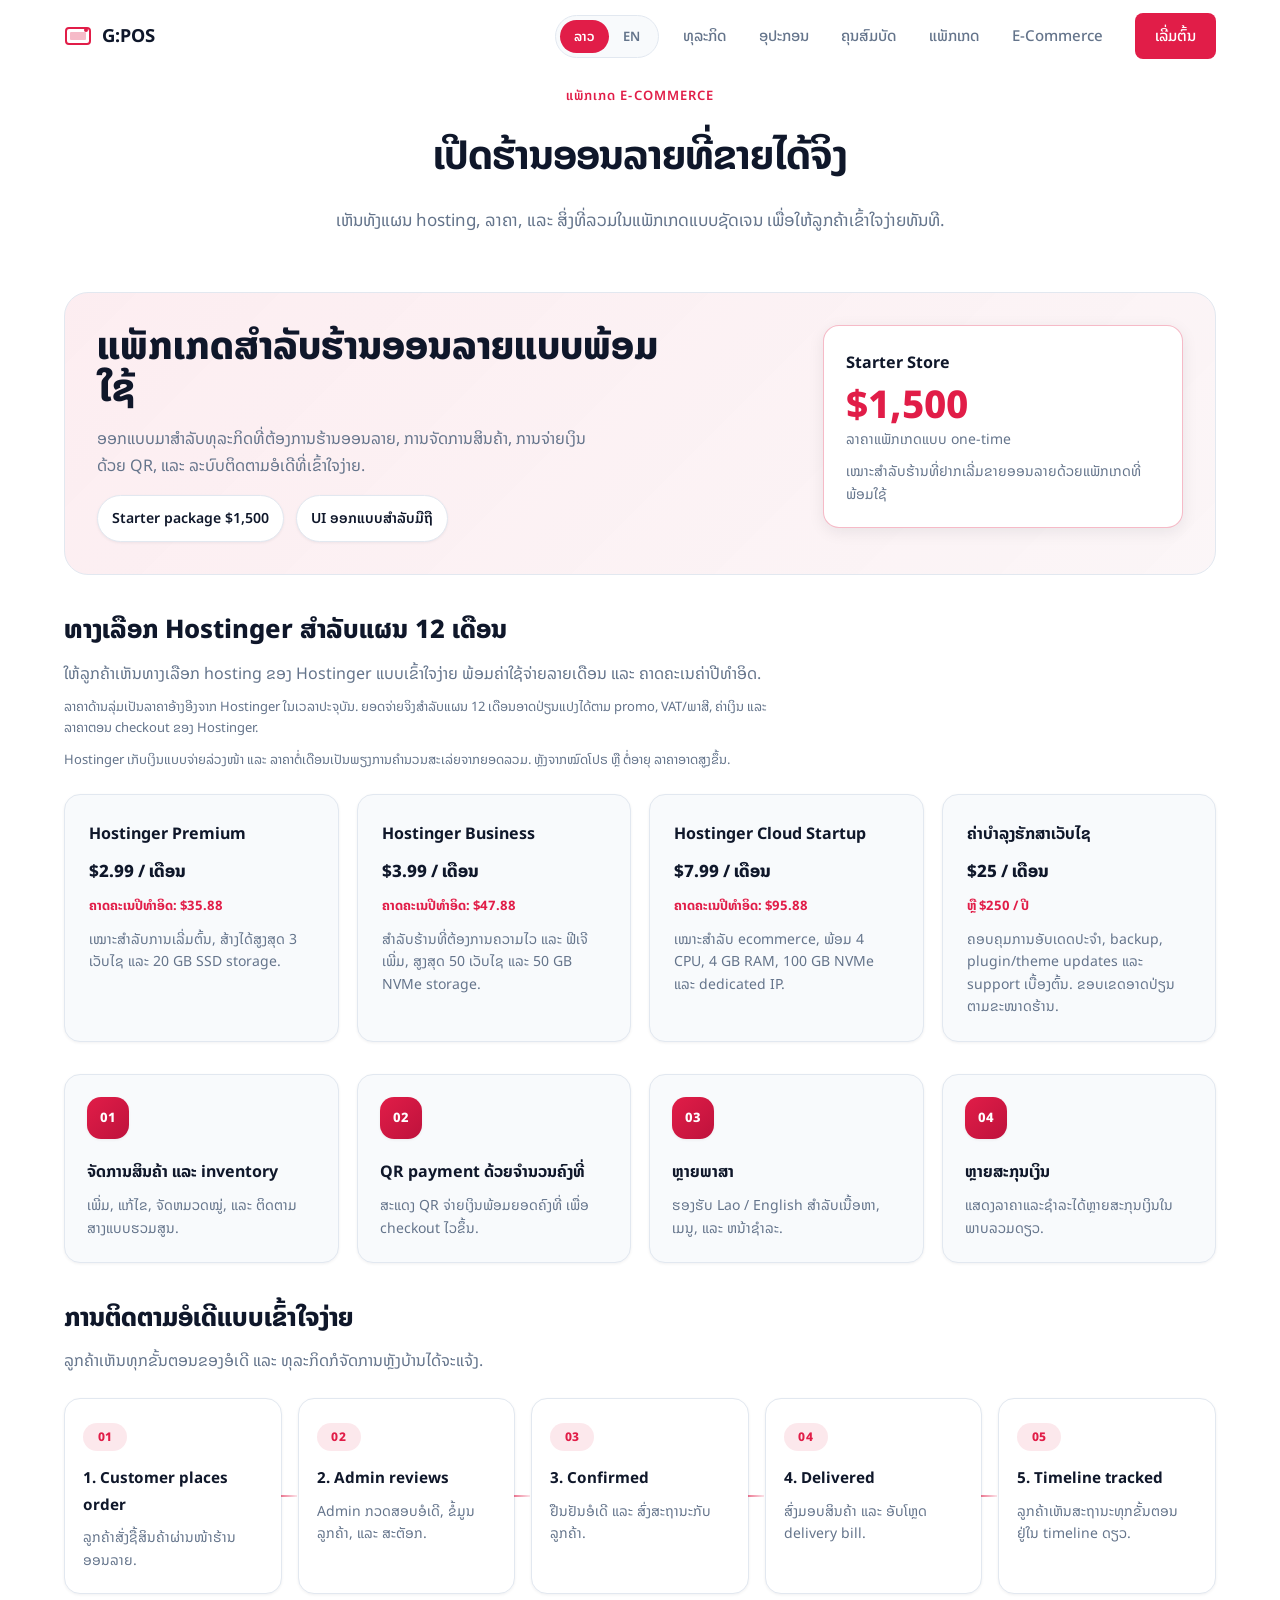
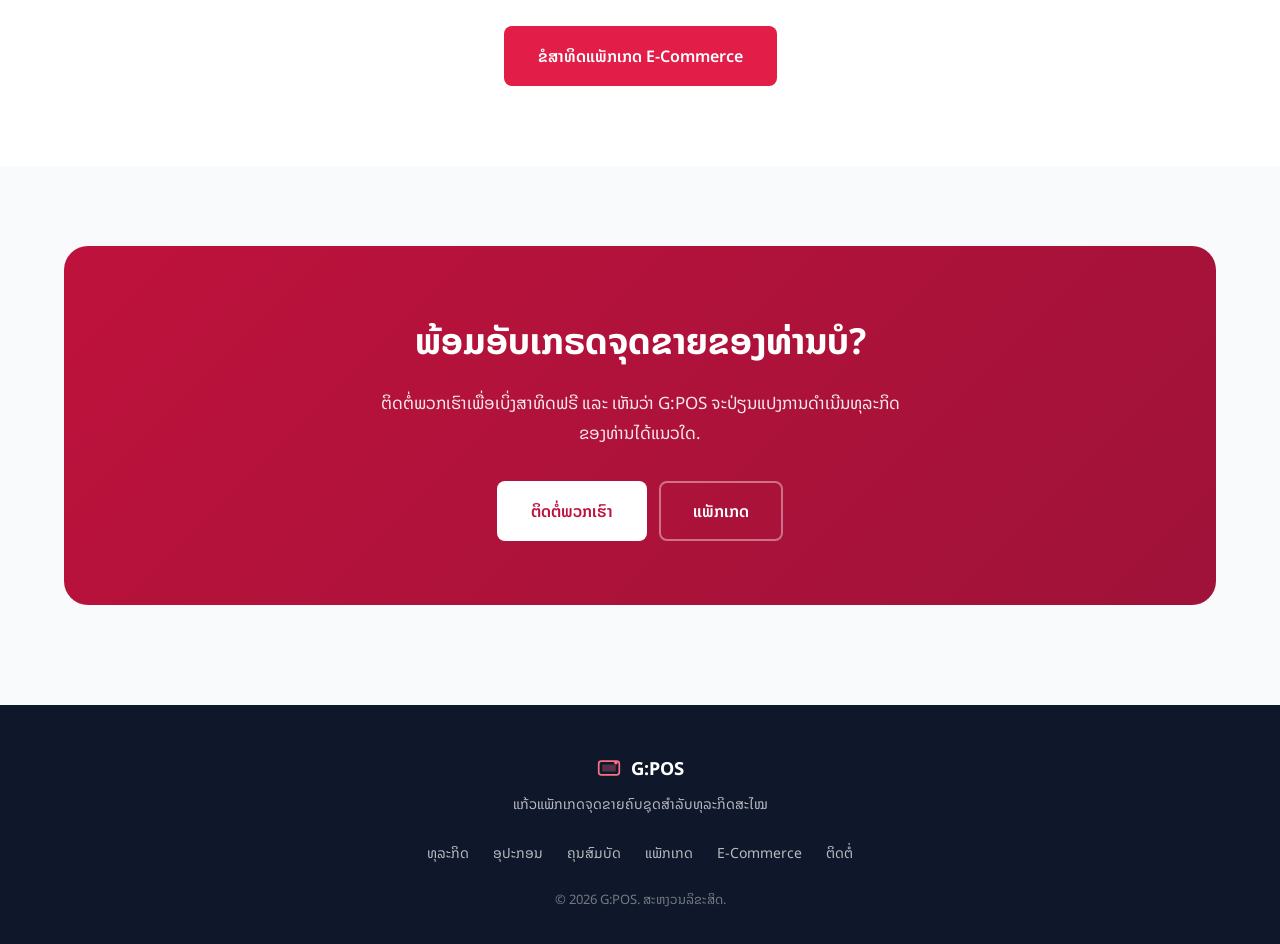
==== ecommerce.html @ 553d6be5 "Seperate the E-Commerce page" ====
<!DOCTYPE html>
<html lang="lo">

<head>
    <meta charset="UTF-8">
    <meta name="viewport" content="width=device-width, initial-scale=1.0">
    <meta name="description" data-i18n="ecom.meta.description" data-i18n-attr="content"
        content="G:POS E-Commerce package with online store setup, Hostinger hosting options, maintenance pricing, and order tracking flow.">
    <title data-i18n="ecom.meta.title">G:POS — E-Commerce Package</title>
    <link rel="preconnect" href="https://fonts.googleapis.com">
    <link rel="preconnect" href="https://fonts.gstatic.com" crossorigin>
    <link
        href="https://fonts.googleapis.com/css2?family=Inter:wght@400;500;600;700;800&family=Noto+Sans+Lao:wght@400;500;600;700&display=swap"
        rel="stylesheet">
    <link rel="stylesheet" href="css/styles.css">
</head>

<body>
    <header class="header" id="header">
        <div class="container header__inner">
            <a href="index.html" class="logo">
                <span class="logo__icon" aria-hidden="true">
                    <svg width="28" height="28" viewBox="0 0 28 28" fill="none" xmlns="http://www.w3.org/2000/svg">
                        <rect x="2" y="6" width="24" height="16" rx="3" stroke="currentColor" stroke-width="2" />
                        <rect x="6" y="10" width="16" height="8" rx="1" fill="currentColor" opacity="0.3" />
                        <circle cx="22" cy="8" r="2" fill="currentColor" />
                    </svg>
                </span>
                G:POS
            </a>

            <button class="nav-toggle" id="navToggle" data-i18n="navToggle" data-i18n-attr="aria-label"
                aria-label="ເປີດ/ປິດເມນູ" aria-expanded="false">
                <span></span>
                <span></span>
                <span></span>
            </button>

            <div class="header__actions">
                <div class="lang-switcher" role="group" data-i18n="langSwitcher" data-i18n-attr="aria-label"
                    aria-label="ເລືອກພາສາ">
                    <button type="button" class="lang-switcher__btn is-active" data-lang="lo"
                        aria-pressed="true">ລາວ</button>
                    <button type="button" class="lang-switcher__btn" data-lang="en" aria-pressed="false">EN</button>
                </div>

                <nav class="nav" id="nav">
                    <a href="index.html#verticals" class="nav__link" data-i18n="nav.verticals">ທຸລະກິດ</a>
                    <a href="index.html#hardware" class="nav__link" data-i18n="nav.hardware">ອຸປະກອນ</a>
                    <a href="index.html#features" class="nav__link" data-i18n="nav.features">ຄຸນສົມບັດ</a>
                    <a href="index.html#package" class="nav__link" data-i18n="nav.package">ແພັກເກດ</a>
                    <a href="#ecommerce" class="nav__link" data-i18n="nav.ecommerce">E-Commerce</a>
                    <a href="#contact" class="nav__link nav__link--cta" data-i18n="nav.getStarted">ເລີ່ມຕົ້ນ</a>
                </nav>
            </div>
        </div>
    </header>

    <main>
        <section class="ecommerce section" id="ecommerce">
            <div class="container">
                <div class="section-header animate-on-scroll">
                    <span class="section-label" data-i18n="ecom.label">ແພັກເກດ E-Commerce</span>
                    <h1 class="section-title" data-i18n="ecom.title">ເປີດຮ້ານອອນລາຍທີ່ຂາຍໄດ້ຈິງ</h1>
                    <p class="section-subtitle" data-i18n="ecom.subtitle">ເຫັນທັງແຜນ hosting, ລາຄາ, ແລະ
                        ສິ່ງທີ່ລວມໃນແພັກເກດແບບຊັດເຈນ ເພື່ອໃຫ້ລູກຄ້າເຂົ້າໃຈງ່າຍທັນທີ.</p>
                </div>

                <div class="ecommerce__hero animate-on-scroll">
                    <div class="ecommerce__hero-copy">
                        <h2 class="ecommerce__hero-title" data-i18n="ecom.hero.title">ແພັກເກດສຳລັບຮ້ານອອນລາຍແບບພ້ອມໃຊ້
                        </h2>
                        <p class="ecommerce__hero-text" data-i18n="ecom.hero.text">
                            ອອກແບບມາສຳລັບທຸລະກິດທີ່ຕ້ອງການຮ້ານອອນລາຍ,
                            ການຈັດການສິນຄ້າ, ການຈ່າຍເງິນດ້ວຍ QR, ແລະ ລະບົບຕິດຕາມອໍເດີທີ່ເຂົ້າໃຈງ່າຍ.</p>
                        <div class="ecommerce__hero-badges">
                            <span class="ecommerce__badge" data-i18n="ecom.hero.pricing">Starter package $1,500</span>
                            <span class="ecommerce__badge" data-i18n="ecom.hero.mobile">UI ອອກແບບສຳລັບມືຖື</span>
                        </div>
                    </div>

                    <div class="ecommerce__plan-grid">
                        <article class="ecommerce__plan-card ecommerce__plan-card--featured">
                            <div class="ecommerce__plan-name" data-i18n="ecom.planStarter.name">Starter Store</div>
                            <div class="ecommerce__plan-price-row">
                                <strong data-i18n="ecom.planStarter.priceUsd">$1,500</strong>
                                <span data-i18n="ecom.planStarter.priceMeta">One-time package price</span>
                            </div>
                            <p data-i18n="ecom.planStarter.note">Best for businesses starting online</p>
                        </article>
                    </div>
                </div>

                <div class="ecommerce__hosting animate-on-scroll">
                    <div class="ecommerce__subheader">
                        <h3 data-i18n="ecom.hosting.title">Hostinger 12-month options</h3>
                        <p data-i18n="ecom.hosting.subtitle">Show customers clear Hostinger hosting choices with monthly
                            reference pricing and estimated first-year cost.</p>
                        <p class="ecommerce__hosting-note" data-i18n="ecom.hosting.note">Prices below are reference
                            prices based on Hostinger's current public pricing. Final 12-month checkout totals may
                            change based on promotions, VAT/tax, currency, and Hostinger checkout pricing.</p>
                        <p class="ecommerce__hosting-note" data-i18n="ecom.hosting.note2">Hostinger bills upfront. The
                            monthly rate is an average display price, and renewal pricing may be higher after the
                            promotional period ends.</p>
                    </div>
                    <div class="ecommerce__hosting-grid">
                        <article class="ecommerce__hosting-card">
                            <div class="ecommerce__hosting-name" data-i18n="ecom.hosting.basic.name">Hostinger Premium
                            </div>
                            <div class="ecommerce__hosting-price" data-i18n="ecom.hosting.basic.price">$2.99 / month
                            </div>
                            <div class="ecommerce__hosting-meta" data-i18n="ecom.hosting.basic.meta">Estimated first
                                year: $35.88</div>
                            <p data-i18n="ecom.hosting.basic.desc">Best for getting started, with up to 3 websites and
                                20 GB SSD storage.</p>
                        </article>
                        <article class="ecommerce__hosting-card ecommerce__hosting-card--featured">
                            <div class="ecommerce__hosting-name" data-i18n="ecom.hosting.standard.name">Hostinger
                                Business</div>
                            <div class="ecommerce__hosting-price" data-i18n="ecom.hosting.standard.price">$3.99 / month
                            </div>
                            <div class="ecommerce__hosting-meta" data-i18n="ecom.hosting.standard.meta">Estimated first
                                year: $47.88</div>
                            <p data-i18n="ecom.hosting.standard.desc">Best for growing stores, with up to 50 websites
                                and 50 GB NVMe storage.</p>
                        </article>
                        <article class="ecommerce__hosting-card">
                            <div class="ecommerce__hosting-name" data-i18n="ecom.hosting.pro.name">Hostinger Cloud
                                Startup</div>
                            <div class="ecommerce__hosting-price" data-i18n="ecom.hosting.pro.price">$7.99 / month</div>
                            <div class="ecommerce__hosting-meta" data-i18n="ecom.hosting.pro.meta">Estimated first year:
                                $95.88</div>
                            <p data-i18n="ecom.hosting.pro.desc">Best for ecommerce workloads, with 4 CPU cores, 4 GB
                                RAM, 100 GB NVMe, and a dedicated IP.</p>
                        </article>
                        <article class="ecommerce__hosting-card">
                            <div class="ecommerce__hosting-name" data-i18n="ecom.maintenance.name">Website maintenance
                            </div>
                            <div class="ecommerce__hosting-price" data-i18n="ecom.maintenance.price">$25 / month</div>
                            <div class="ecommerce__hosting-meta" data-i18n="ecom.maintenance.meta">or $250 / year</div>
                            <p data-i18n="ecom.maintenance.desc">Covers routine updates, backups, plugin/theme updates,
                                and basic support. Final scope can vary by store size.</p>
                        </article>
                    </div>
                </div>

                <div class="ecommerce__feature-grid animate-on-scroll">
                    <div class="feature-card">
                        <div class="feature-card__icon">01</div>
                        <h4 data-i18n="ecom.feature.products.title">Product and inventory management</h4>
                        <p data-i18n="ecom.feature.products.desc">Add, edit, categorize, and track inventory from one
                            place.</p>
                    </div>
                    <div class="feature-card">
                        <div class="feature-card__icon">02</div>
                        <h4 data-i18n="ecom.feature.qr.title">QR payment with fixed amount</h4>
                        <p data-i18n="ecom.feature.qr.desc">Display a QR payment code with a fixed amount for faster
                            checkout.</p>
                    </div>
                    <div class="feature-card">
                        <div class="feature-card__icon">03</div>
                        <h4 data-i18n="ecom.feature.languages.title">Multiple languages</h4>
                        <p data-i18n="ecom.feature.languages.desc">Support Lao / English content, menus, and checkout
                            pages.</p>
                    </div>
                    <div class="feature-card">
                        <div class="feature-card__icon">04</div>
                        <h4 data-i18n="ecom.feature.currencies.title">Multiple currencies</h4>
                        <p data-i18n="ecom.feature.currencies.desc">Show and accept prices in more than one currency in
                            a single flow.</p>
                    </div>
                </div>

                <div class="ecommerce__timeline animate-on-scroll">
                    <div class="ecommerce__subheader">
                        <h3 data-i18n="ecom.timeline.title">Simple order tracking flow</h3>
                        <p data-i18n="ecom.timeline.subtitle">Customers can see each order stage, and your team can
                            manage the back office clearly.</p>
                    </div>
                    <div class="ecommerce__timeline-flow">
                        <article class="ecommerce__timeline-step">
                            <span class="ecommerce__step-number">01</span>
                            <h4 data-i18n="ecom.timeline.step1.title">1. Customer places order</h4>
                            <p data-i18n="ecom.timeline.step1.desc">The customer submits an order through the online
                                storefront.</p>
                        </article>
                        <article class="ecommerce__timeline-step">
                            <span class="ecommerce__step-number">02</span>
                            <h4 data-i18n="ecom.timeline.step2.title">2. Admin reviews</h4>
                            <p data-i18n="ecom.timeline.step2.desc">Admin checks the order, customer details, and stock.
                            </p>
                        </article>
                        <article class="ecommerce__timeline-step">
                            <span class="ecommerce__step-number">03</span>
                            <h4 data-i18n="ecom.timeline.step3.title">3. Confirmed</h4>
                            <p data-i18n="ecom.timeline.step3.desc">The order is confirmed and the customer receives an
                                update.</p>
                        </article>
                        <article class="ecommerce__timeline-step">
                            <span class="ecommerce__step-number">04</span>
                            <h4 data-i18n="ecom.timeline.step4.title">4. Delivered</h4>
                            <p data-i18n="ecom.timeline.step4.desc">The order is delivered and the delivery bill is
                                uploaded.</p>
                        </article>
                        <article class="ecommerce__timeline-step">
                            <span class="ecommerce__step-number">05</span>
                            <h4 data-i18n="ecom.timeline.step5.title">5. Timeline tracked</h4>
                            <p data-i18n="ecom.timeline.step5.desc">The customer sees each status stage in one timeline.
                            </p>
                        </article>
                    </div>
                </div>

                <div class="ecommerce__cta animate-on-scroll">
                    <a href="#contact" class="btn btn--primary btn--large" data-i18n="ecom.cta">Request an ecommerce
                        package demo</a>
                </div>
            </div>
        </section>

        <section class="cta section" id="contact">
            <div class="container">
                <div class="cta__inner animate-on-scroll">
                    <h2 class="cta__title" data-i18n="cta.title">ພ້ອມອັບເກຣດຈຸດຂາຍຂອງທ່ານບໍ?</h2>
                    <p class="cta__text" data-i18n="cta.text">ຕິດຕໍ່ພວກເຮົາເພື່ອເບິ່ງສາທິດຟຣີ ແລະ ເຫັນວ່າ G:POS
                        ຈະປ່ຽນແປງການດຳເນີນທຸລະກິດຂອງທ່ານໄດ້ແນວໃດ.</p>
                    <div class="cta__actions">
                        <a href="https://wa.me/8562078865458" class="btn btn--primary btn--large"
                            data-i18n="cta.contact">ຕິດຕໍ່ພວກເຮົາ</a>
                        <a href="index.html#package" class="btn btn--ghost btn--large"
                            data-i18n="nav.package">ແພັກເກດ</a>
                    </div>
                </div>
            </div>
        </section>
    </main>

    <footer class="footer">
        <div class="container footer__inner">
            <div class="footer__brand">
                <a href="index.html" class="logo logo--footer">
                    <span class="logo__icon" aria-hidden="true">
                        <svg width="24" height="24" viewBox="0 0 28 28" fill="none" xmlns="http://www.w3.org/2000/svg">
                            <rect x="2" y="6" width="24" height="16" rx="3" stroke="currentColor" stroke-width="2" />
                            <rect x="6" y="10" width="16" height="8" rx="1" fill="currentColor" opacity="0.3" />
                            <circle cx="22" cy="8" r="2" fill="currentColor" />
                        </svg>
                    </span>
                    G:POS
                </a>
                <p class="footer__tagline" data-i18n="footer.tagline">ແພັກເກດຈຸດຂາຍຄົບຊຸດສຳລັບທຸລະກິດສະໄໝ</p>
            </div>
            <nav class="footer__nav">
                <a href="index.html#verticals" data-i18n="nav.verticals">ທຸລະກິດ</a>
                <a href="index.html#hardware" data-i18n="nav.hardware">ອຸປະກອນ</a>
                <a href="index.html#features" data-i18n="nav.features">ຄຸນສົມບັດ</a>
                <a href="index.html#package" data-i18n="nav.package">ແພັກເກດ</a>
                <a href="#ecommerce" data-i18n="nav.ecommerce">E-Commerce</a>
                <a href="#contact" data-i18n="nav.contact">ຕິດຕໍ່</a>
            </nav>
            <p class="footer__copy" data-i18n="footer.copy">&copy; 2026 G:POS. ສະຫງວນລິຂະສິດ.</p>
        </div>
    </footer>

    <script src="js/translations.js"></script>
    <script src="js/i18n.js"></script>
    <script src="js/main.js" defer></script>
</body>

</html>
---- css/styles.css ----
/* ==========================================================================
   G:POS — Landing Page Styles
   ========================================================================== */

:root {
  --color-bg: #f8fafc;
  --color-bg-alt: #ffffff;
  --color-surface: #ffffff;
  --color-text: #0f172a;
  --color-text-muted: #64748b;
  --color-primary: #e11d48;
  --color-primary-dark: #be123c;
  --color-primary-light: #fb7185;
  --color-accent: #9f1239;
  --color-accent-light: #fda4af;
  --color-border: #e2e8f0;
  --color-hero-start: #fff1f2;
  --color-hero-end: #ffe4e6;

  --font-family:
    "Inter", -apple-system, BlinkMacSystemFont, "Segoe UI", sans-serif;
  --container-max: 1200px;
  --header-height: 72px;
  --radius-sm: 8px;
  --radius-md: 12px;
  --radius-lg: 16px;
  --radius-xl: 24px;
  --shadow-sm: 0 1px 3px rgba(15, 23, 42, 0.06);
  --shadow-md: 0 4px 16px rgba(15, 23, 42, 0.08);
  --shadow-lg: 0 12px 40px rgba(15, 23, 42, 0.12);
  --transition: 0.25s ease;
}

*,
*::before,
*::after {
  box-sizing: border-box;
  margin: 0;
  padding: 0;
}

html {
  scroll-behavior: smooth;
}

body {
  font-family: var(--font-family);
  font-size: 16px;
  line-height: 1.6;
  color: var(--color-text);
  background-color: var(--color-bg);
  -webkit-font-smoothing: antialiased;
}

html[lang="lo"] body {
  font-family:
    "Noto Sans Lao",
    "Inter",
    -apple-system,
    BlinkMacSystemFont,
    "Segoe UI",
    sans-serif;
  line-height: 1.75;
}

html[lang="en"] body {
  font-family:
    "Inter",
    -apple-system,
    BlinkMacSystemFont,
    "Segoe UI",
    sans-serif;
}

img,
svg {
  display: block;
  max-width: 100%;
}

a {
  color: inherit;
  text-decoration: none;
}

ul {
  list-style: none;
}

.container {
  width: 100%;
  max-width: var(--container-max);
  margin: 0 auto;
  padding: 0 24px;
}

/* --------------------------------------------------------------------------
   Header
   -------------------------------------------------------------------------- */

.header {
  position: fixed;
  top: 0;
  left: 0;
  right: 0;
  z-index: 100;
  height: var(--header-height);
  background: transparent;
  transition:
    background var(--transition),
    box-shadow var(--transition),
    backdrop-filter var(--transition);
}

.header.scrolled {
  background: rgba(255, 255, 255, 0.85);
  backdrop-filter: blur(12px);
  -webkit-backdrop-filter: blur(12px);
  box-shadow: var(--shadow-sm);
}

.header__inner {
  display: flex;
  align-items: center;
  justify-content: space-between;
  height: 100%;
}

.logo {
  display: flex;
  align-items: center;
  gap: 10px;
  font-weight: 700;
  font-size: 1.125rem;
  color: var(--color-text);
}

.logo__icon {
  display: flex;
  color: var(--color-primary);
}

.logo--footer .logo__icon {
  color: var(--color-primary-light);
}

.nav {
  display: flex;
  align-items: center;
  gap: 32px;
}

.nav__link {
  font-size: 0.9375rem;
  font-weight: 500;
  color: var(--color-text-muted);
  transition: color var(--transition);
}

.nav__link:hover,
.nav__link:focus-visible {
  color: var(--color-primary);
}

.nav__link--cta {
  padding: 10px 20px;
  background: var(--color-primary);
  color: #fff;
  border-radius: var(--radius-sm);
  transition:
    background var(--transition),
    transform var(--transition);
}

.nav__link--cta:hover,
.nav__link--cta:focus-visible {
  background: var(--color-primary-dark);
  color: #fff;
}

.header__actions {
  display: flex;
  align-items: center;
  gap: 24px;
}

.lang-switcher {
  display: inline-flex;
  padding: 4px;
  background: var(--color-bg);
  border: 1px solid var(--color-border);
  border-radius: 100px;
}

.lang-switcher__btn {
  padding: 6px 14px;
  font-family: inherit;
  font-size: 0.8125rem;
  font-weight: 600;
  color: var(--color-text-muted);
  background: transparent;
  border: none;
  border-radius: 100px;
  cursor: pointer;
  transition:
    background var(--transition),
    color var(--transition);
}

.lang-switcher__btn:hover {
  color: var(--color-text);
}

.lang-switcher__btn.is-active {
  background: var(--color-primary);
  color: #fff;
}

.lang-switcher__btn:focus-visible {
  outline: 2px solid var(--color-accent);
  outline-offset: 2px;
}

.nav-toggle {
  display: none;
  flex-direction: column;
  justify-content: center;
  gap: 5px;
  width: 40px;
  height: 40px;
  padding: 8px;
  background: none;
  border: none;
  cursor: pointer;
  border-radius: var(--radius-sm);
}

.nav-toggle span {
  display: block;
  width: 100%;
  height: 2px;
  background: var(--color-text);
  border-radius: 2px;
  transition:
    transform var(--transition),
    opacity var(--transition);
}

.nav-toggle[aria-expanded="true"] span:nth-child(1) {
  transform: translateY(7px) rotate(45deg);
}

.nav-toggle[aria-expanded="true"] span:nth-child(2) {
  opacity: 0;
}

.nav-toggle[aria-expanded="true"] span:nth-child(3) {
  transform: translateY(-7px) rotate(-45deg);
}

/* --------------------------------------------------------------------------
   Buttons
   -------------------------------------------------------------------------- */

.btn {
  display: inline-flex;
  align-items: center;
  justify-content: center;
  padding: 12px 24px;
  font-family: inherit;
  font-size: 0.9375rem;
  font-weight: 600;
  border-radius: var(--radius-sm);
  border: 2px solid transparent;
  cursor: pointer;
  transition:
    background var(--transition),
    color var(--transition),
    border-color var(--transition),
    transform var(--transition),
    box-shadow var(--transition);
}

.btn:focus-visible {
  outline: 2px solid var(--color-accent);
  outline-offset: 2px;
}

.btn--primary {
  background: var(--color-primary);
  color: #fff;
}

.btn--primary:hover {
  background: var(--color-primary-dark);
  transform: translateY(-1px);
  box-shadow: var(--shadow-md);
}

.btn--secondary {
  background: var(--color-surface);
  color: var(--color-text);
  border-color: var(--color-border);
}

.btn--secondary:hover {
  border-color: var(--color-primary);
  color: var(--color-primary);
}

.btn--ghost {
  background: transparent;
  color: #fff;
  border-color: rgba(255, 255, 255, 0.4);
}

.btn--ghost:hover {
  background: rgba(255, 255, 255, 0.1);
  border-color: #fff;
}

.btn--large {
  padding: 14px 32px;
  font-size: 1rem;
}

/* --------------------------------------------------------------------------
   Hero
   -------------------------------------------------------------------------- */

.hero {
  padding: calc(var(--header-height) + 64px) 0 80px;
  background: linear-gradient(
    135deg,
    var(--color-hero-start) 0%,
    var(--color-bg) 50%,
    var(--color-hero-end) 100%
  );
  overflow: hidden;
}

.hero__inner {
  display: grid;
  grid-template-columns: 1fr 1fr;
  gap: 48px;
  align-items: center;
}

.hero__badge {
  display: inline-block;
  padding: 6px 14px;
  margin-bottom: 20px;
  font-size: 0.8125rem;
  font-weight: 600;
  text-transform: uppercase;
  letter-spacing: 0.05em;
  color: var(--color-primary-dark);
  background: rgba(225, 29, 72, 0.12);
  border-radius: 100px;
}

.hero__title {
  font-size: clamp(2rem, 5vw, 3.25rem);
  font-weight: 800;
  line-height: 1.15;
  letter-spacing: -0.02em;
  margin-bottom: 20px;
}

.hero__text {
  font-size: 1.125rem;
  color: var(--color-text-muted);
  max-width: 520px;
  margin-bottom: 32px;
}

.hero__actions {
  display: flex;
  flex-wrap: wrap;
  gap: 12px;
}

.hero__visual {
  position: relative;
  display: flex;
  justify-content: center;
  align-items: center;
  min-height: 360px;
}

.hero__card {
  background: var(--color-surface);
  border-radius: var(--radius-lg);
  box-shadow: var(--shadow-lg);
  border: 1px solid var(--color-border);
}

.hero__card--main {
  width: 100%;
  max-width: 380px;
}

.hero__card-header {
  display: flex;
  gap: 6px;
  padding: 14px 16px;
  border-bottom: 1px solid var(--color-border);
}

.hero__dot {
  width: 10px;
  height: 10px;
  border-radius: 50%;
  background: var(--color-border);
}

.hero__dot:first-child {
  background: #f87171;
}

.hero__dot:nth-child(2) {
  background: #fbbf24;
}

.hero__dot:nth-child(3) {
  background: #34d399;
}

.hero__card-body {
  padding: 24px;
}

.hero__stat-label {
  display: block;
  font-size: 0.8125rem;
  color: var(--color-text-muted);
  margin-bottom: 4px;
}

.hero__stat-value {
  font-size: 2rem;
  font-weight: 700;
  color: var(--color-primary-dark);
}

.hero__stat-row {
  display: flex;
  gap: 24px;
  margin: 20px 0;
  padding-top: 20px;
  border-top: 1px solid var(--color-border);
}

.hero__mini-stat span {
  display: block;
  font-size: 0.75rem;
  color: var(--color-text-muted);
}

.hero__mini-stat strong {
  font-size: 1.25rem;
  font-weight: 700;
}

.hero__chart {
  display: flex;
  align-items: flex-end;
  gap: 8px;
  height: 80px;
  margin-top: 20px;
}

.hero__bar {
  flex: 1;
  height: var(--h);
  background: linear-gradient(
    to top,
    var(--color-primary),
    var(--color-primary-light)
  );
  border-radius: 4px 4px 0 0;
  opacity: 0.85;
}

.hero__card--float {
  position: absolute;
  bottom: 20px;
  right: 0;
  display: flex;
  align-items: center;
  gap: 10px;
  padding: 12px 18px;
  font-size: 0.875rem;
  font-weight: 600;
  color: var(--color-primary-dark);
  animation: float 3s ease-in-out infinite;
}

.hero__card--float svg {
  color: var(--color-primary);
}

@keyframes float {
  0%,
  100% {
    transform: translateY(0);
  }
  50% {
    transform: translateY(-8px);
  }
}

/* --------------------------------------------------------------------------
   Sections
   -------------------------------------------------------------------------- */

.section {
  padding: 80px 0;
}

.section-header {
  text-align: center;
  max-width: 640px;
  margin: 0 auto 56px;
}

.section-label {
  display: inline-block;
  font-size: 0.8125rem;
  font-weight: 600;
  text-transform: uppercase;
  letter-spacing: 0.08em;
  color: var(--color-primary);
  margin-bottom: 12px;
}

.section-title {
  font-size: clamp(1.75rem, 4vw, 2.5rem);
  font-weight: 700;
  letter-spacing: -0.02em;
  margin-bottom: 16px;
}

.section-subtitle {
  font-size: 1.0625rem;
  color: var(--color-text-muted);
}

/* --------------------------------------------------------------------------
   Overview
   -------------------------------------------------------------------------- */

.overview {
  background: var(--color-bg-alt);
}

.overview__grid {
  display: grid;
  grid-template-columns: repeat(3, 1fr);
  gap: 32px;
}

.overview__item {
  text-align: center;
  padding: 32px 24px;
  background: var(--color-bg);
  border-radius: var(--radius-lg);
  border: 1px solid var(--color-border);
  transition:
    transform var(--transition),
    box-shadow var(--transition);
}

.overview__item:hover {
  transform: translateY(-4px);
  box-shadow: var(--shadow-md);
}

.overview__icon {
  display: inline-flex;
  align-items: center;
  justify-content: center;
  width: 56px;
  height: 56px;
  margin-bottom: 20px;
  background: rgba(225, 29, 72, 0.1);
  color: var(--color-primary);
  border-radius: var(--radius-md);
}

.overview__item h3 {
  font-size: 1.125rem;
  font-weight: 600;
  margin-bottom: 8px;
}

.overview__item p {
  font-size: 0.9375rem;
  color: var(--color-text-muted);
}

/* --------------------------------------------------------------------------
   Verticals (Industry Tabs)
   -------------------------------------------------------------------------- */

.verticals {
  background: var(--color-bg-alt);
}

.verticals__wrapper {
  max-width: 900px;
  margin: 0 auto;
}

.verticals__tabs {
  display: flex;
  flex-wrap: wrap;
  justify-content: center;
  gap: 8px;
  margin-bottom: 32px;
}

.verticals__tab {
  padding: 10px 20px;
  font-family: inherit;
  font-size: 0.9375rem;
  font-weight: 600;
  color: var(--color-text-muted);
  background: var(--color-bg);
  border: 1px solid var(--color-border);
  border-radius: 100px;
  cursor: pointer;
  transition:
    background var(--transition),
    color var(--transition),
    border-color var(--transition),
    box-shadow var(--transition);
}

.verticals__tab:hover {
  color: var(--color-text);
  border-color: rgba(225, 29, 72, 0.3);
}

.verticals__tab.is-active {
  background: var(--color-primary);
  color: #fff;
  border-color: var(--color-primary);
  box-shadow: var(--shadow-sm);
}

.verticals__tab:focus-visible {
  outline: 2px solid var(--color-accent);
  outline-offset: 2px;
}

.verticals__panels {
  position: relative;
}

.verticals__panel {
  padding: 32px;
  background: linear-gradient(
    135deg,
    var(--color-hero-start),
    var(--color-hero-end)
  );
  border: 1px solid var(--color-border);
  border-radius: var(--radius-xl);
  opacity: 0;
  transform: translateY(8px);
  transition:
    opacity 0.3s ease,
    transform 0.3s ease;
  pointer-events: none;
  position: absolute;
  inset: 0;
  visibility: hidden;
}

.verticals__panel.is-active {
  opacity: 1;
  transform: translateY(0);
  pointer-events: auto;
  position: relative;
  visibility: visible;
}

.verticals__panel[hidden] {
  display: block;
}

.verticals__intro {
  font-size: 1.0625rem;
  color: var(--color-text-muted);
  margin-bottom: 28px;
  line-height: 1.7;
}

.verticals__details {
  display: grid;
  grid-template-columns: 1fr 1fr;
  gap: 32px;
}

.verticals__block-title {
  font-size: 1rem;
  font-weight: 700;
  margin-bottom: 16px;
  padding-bottom: 12px;
  border-bottom: 1px solid var(--color-border);
}

.verticals__list {
  display: flex;
  flex-direction: column;
  gap: 12px;
}

.verticals__list li {
  display: flex;
  align-items: flex-start;
  gap: 12px;
  font-size: 0.9375rem;
}

.verticals__check {
  flex-shrink: 0;
  display: flex;
  align-items: center;
  justify-content: center;
  width: 22px;
  height: 22px;
  font-size: 0.6875rem;
  font-weight: 700;
  color: #fff;
  background: var(--color-primary);
  border-radius: 50%;
}

@media (max-width: 768px) {
  .verticals__tabs {
    flex-wrap: nowrap;
    overflow-x: auto;
    justify-content: flex-start;
    padding-bottom: 8px;
    -webkit-overflow-scrolling: touch;
  }

  .verticals__tab {
    flex-shrink: 0;
    padding: 10px 16px;
    font-size: 0.875rem;
  }

  .verticals__panel {
    padding: 24px 20px;
  }

  .verticals__details {
    grid-template-columns: 1fr;
    gap: 24px;
  }
}

/* --------------------------------------------------------------------------
   Hardware Cards
   -------------------------------------------------------------------------- */

.hardware {
  background: var(--color-bg);
}

.card-grid {
  display: grid;
  grid-template-columns: repeat(4, 1fr);
  gap: 24px;
}

.device-card {
  padding: 28px 24px;
  background: var(--color-surface);
  border-radius: var(--radius-lg);
  border: 1px solid var(--color-border);
  transition:
    transform var(--transition),
    box-shadow var(--transition),
    border-color var(--transition);
}

.device-card:hover {
  transform: translateY(-4px);
  box-shadow: var(--shadow-md);
  border-color: rgba(225, 29, 72, 0.3);
}

.device-card__icon {
  display: flex;
  align-items: center;
  justify-content: center;
  width: 64px;
  height: 64px;
  margin-bottom: 20px;
  background: linear-gradient(
    135deg,
    rgba(225, 29, 72, 0.1),
    rgba(159, 18, 57, 0.08)
  );
  color: var(--color-primary);
  border-radius: var(--radius-md);
}

.device-card__title {
  font-size: 1.0625rem;
  font-weight: 600;
  margin-bottom: 8px;
}

.device-card__desc {
  font-size: 0.875rem;
  color: var(--color-text-muted);
  line-height: 1.5;
}

/* --------------------------------------------------------------------------
   Features
   -------------------------------------------------------------------------- */

.features {
  background: var(--color-bg-alt);
}

.features__groups {
  display: grid;
  grid-template-columns: repeat(2, 1fr);
  gap: 32px;
}

.feature-group {
  padding: 32px;
  background: var(--color-bg);
  border-radius: var(--radius-lg);
  border: 1px solid var(--color-border);
}

.feature-group__title {
  display: flex;
  align-items: center;
  gap: 12px;
  font-size: 1.125rem;
  font-weight: 700;
  margin-bottom: 24px;
  padding-bottom: 16px;
  border-bottom: 1px solid var(--color-border);
}

.feature-group__icon {
  display: flex;
  align-items: center;
  justify-content: center;
  width: 36px;
  height: 36px;
  border-radius: var(--radius-sm);
}

.feature-group__icon--sales {
  background: rgba(225, 29, 72, 0.12);
  color: var(--color-primary);
}

.feature-group__icon--inventory {
  background: rgba(251, 113, 133, 0.15);
  color: var(--color-primary-dark);
}

.feature-group__icon--management {
  background: rgba(245, 158, 11, 0.12);
  color: #d97706;
}

.feature-group__icon--insights {
  background: rgba(236, 72, 153, 0.12);
  color: #db2777;
}

.feature-list {
  display: flex;
  flex-direction: column;
  gap: 20px;
}

.feature-item {
  display: flex;
  gap: 14px;
}

.feature-item__check {
  flex-shrink: 0;
  display: flex;
  align-items: center;
  justify-content: center;
  width: 24px;
  height: 24px;
  font-size: 0.75rem;
  font-weight: 700;
  color: var(--color-primary);
  background: rgba(225, 29, 72, 0.12);
  border-radius: 50%;
}

.feature-item strong {
  display: block;
  font-size: 0.9375rem;
  font-weight: 600;
  margin-bottom: 2px;
}

.feature-item p {
  font-size: 0.875rem;
  color: var(--color-text-muted);
}

/* --------------------------------------------------------------------------
   Package
   -------------------------------------------------------------------------- */

.package {
  background: var(--color-bg);
}

.package__inner {
  display: grid;
  grid-template-columns: 1fr 1fr;
  gap: 64px;
  align-items: center;
  padding: 48px;
  background: linear-gradient(
    135deg,
    var(--color-hero-start),
    var(--color-hero-end)
  );
  border-radius: var(--radius-xl);
  border: 1px solid var(--color-border);
}

.package__content .section-title,
.package__content .section-subtitle {
  text-align: left;
}

.package__content .section-subtitle {
  margin-bottom: 28px;
}

.package__checklist {
  display: flex;
  flex-direction: column;
  gap: 14px;
  margin-bottom: 32px;
}

.package__checklist li {
  display: flex;
  align-items: center;
  gap: 12px;
  font-size: 0.9375rem;
}

.package__check {
  flex-shrink: 0;
  display: flex;
  align-items: center;
  justify-content: center;
  width: 22px;
  height: 22px;
  font-size: 0.6875rem;
  font-weight: 700;
  color: #fff;
  background: var(--color-primary);
  border-radius: 50%;
}

.package__visual {
  display: flex;
  justify-content: center;
}

.package__box {
  width: 100%;
  max-width: 340px;
  background: var(--color-surface);
  border-radius: var(--radius-lg);
  box-shadow: var(--shadow-lg);
  border: 1px solid var(--color-border);
  overflow: hidden;
}

.package__box-header {
  padding: 20px 24px;
  font-size: 1.125rem;
  font-weight: 700;
  text-align: center;
  background: var(--color-primary);
  color: #fff;
}

.package__box-items {
  padding: 24px;
  display: flex;
  flex-direction: column;
  gap: 16px;
}

.package__box-item {
  display: flex;
  align-items: center;
  gap: 12px;
  font-size: 0.9375rem;
  font-weight: 500;
}

.package__box-dot {
  width: 10px;
  height: 10px;
  border-radius: 50%;
}

.package__box-dot--hardware {
  background: var(--color-primary);
}

.package__box-dot--software {
  background: var(--color-accent);
}

.package__box-dot--support {
  background: #f59e0b;
}

.package__box-footer {
  padding: 16px 24px;
  text-align: center;
  font-size: 0.875rem;
  color: var(--color-text-muted);
  background: var(--color-bg);
  border-top: 1px solid var(--color-border);
}

/* --------------------------------------------------------------------------
   Ecommerce Packages
   -------------------------------------------------------------------------- */

.ecommerce {
  background: var(--color-bg-alt);
}

.ecommerce__hero {
  display: grid;
  grid-template-columns: minmax(0, 1.1fr) minmax(0, 0.9fr);
  gap: 32px;
  padding: 32px;
  margin-bottom: 32px;
  background: linear-gradient(
    135deg,
    rgba(225, 29, 72, 0.08),
    rgba(159, 18, 57, 0.04)
  );
  border: 1px solid var(--color-border);
  border-radius: var(--radius-xl);
}

.ecommerce__hero-copy {
  display: flex;
  flex-direction: column;
  gap: 16px;
}

.ecommerce__eyebrow {
  display: inline-flex;
  width: fit-content;
  padding: 8px 14px;
  font-size: 0.8125rem;
  font-weight: 700;
  letter-spacing: 0.03em;
  text-transform: uppercase;
  color: var(--color-primary);
  background: rgba(225, 29, 72, 0.1);
  border-radius: 999px;
}

.ecommerce__hero-title {
  font-size: clamp(1.75rem, 3vw, 2.5rem);
  font-weight: 800;
  line-height: 1.1;
}

.ecommerce__hero-text {
  max-width: 56ch;
  font-size: 1rem;
  color: var(--color-text-muted);
  line-height: 1.7;
}

.ecommerce__hero-badges {
  display: flex;
  flex-wrap: wrap;
  gap: 12px;
}

.ecommerce__badge {
  padding: 10px 14px;
  font-size: 0.875rem;
  font-weight: 600;
  color: var(--color-text);
  background: var(--color-surface);
  border: 1px solid var(--color-border);
  border-radius: 999px;
  box-shadow: var(--shadow-sm);
}

.ecommerce__plan-grid {
  display: grid;
  grid-template-columns: minmax(280px, 360px);
  gap: 16px;
  justify-content: end;
  align-content: start;
}

.ecommerce__plan-card {
  display: flex;
  flex-direction: column;
  gap: 10px;
  padding: 22px;
  background: var(--color-surface);
  border: 1px solid var(--color-border);
  border-radius: var(--radius-lg);
  box-shadow: var(--shadow-sm);
  min-height: 100%;
}

.ecommerce__plan-card--featured,
.ecommerce__hosting-card--featured {
  border-color: rgba(225, 29, 72, 0.3);
  box-shadow: var(--shadow-md);
}

.ecommerce__plan-name,
.ecommerce__hosting-name {
  font-size: 1rem;
  font-weight: 700;
}

.ecommerce__plan-price-row {
  display: flex;
  flex-direction: column;
  gap: 4px;
}

.ecommerce__plan-price-row strong {
  font-size: clamp(2rem, 3vw, 2.5rem);
  font-weight: 800;
  color: var(--color-primary);
  line-height: 1;
}

.ecommerce__plan-price-row span,
.ecommerce__plan-card p,
.ecommerce__hosting-card p {
  font-size: 0.875rem;
  color: var(--color-text-muted);
  line-height: 1.6;
}

.ecommerce__subheader {
  max-width: 720px;
  margin-bottom: 24px;
}

.ecommerce__subheader h3 {
  font-size: clamp(1.3rem, 2vw, 1.75rem);
  font-weight: 800;
  margin-bottom: 8px;
}

.ecommerce__subheader p {
  color: var(--color-text-muted);
  line-height: 1.65;
}

.ecommerce__hosting-note {
  margin-top: 10px;
  font-size: 0.8125rem;
  color: var(--color-text-muted);
}

.ecommerce__hosting {
  margin-bottom: 32px;
}

.ecommerce__hosting-grid {
  display: grid;
  grid-template-columns: repeat(4, minmax(0, 1fr));
  gap: 18px;
}

.ecommerce__hosting-card {
  padding: 24px;
  background: var(--color-bg);
  border: 1px solid var(--color-border);
  border-radius: var(--radius-lg);
  box-shadow: var(--shadow-sm);
}

.ecommerce__hosting-price {
  margin: 10px 0 8px;
  font-size: 1.0625rem;
  font-weight: 800;
  color: var(--color-text);
}

.ecommerce__hosting-meta {
  margin-bottom: 10px;
  font-size: 0.8125rem;
  font-weight: 700;
  color: var(--color-primary);
}

.ecommerce__feature-grid {
  display: grid;
  grid-template-columns: repeat(4, minmax(0, 1fr));
  gap: 18px;
  margin-bottom: 32px;
}

.feature-card {
  padding: 22px;
  background: var(--color-bg);
  border: 1px solid var(--color-border);
  border-radius: var(--radius-lg);
  box-shadow: var(--shadow-sm);
}

.feature-card__icon {
  display: inline-flex;
  align-items: center;
  justify-content: center;
  width: 42px;
  height: 42px;
  margin-bottom: 18px;
  font-size: 0.8125rem;
  font-weight: 800;
  color: #fff;
  background: linear-gradient(
    135deg,
    var(--color-primary),
    var(--color-primary-dark)
  );
  border-radius: 14px;
  box-shadow: var(--shadow-sm);
}

.feature-card h4 {
  font-size: 1rem;
  font-weight: 700;
  margin-bottom: 8px;
}

.feature-card p {
  font-size: 0.875rem;
  color: var(--color-text-muted);
  line-height: 1.65;
}

.ecommerce__timeline {
  margin-bottom: 32px;
}

.ecommerce__timeline-flow {
  display: grid;
  grid-template-columns: repeat(5, minmax(0, 1fr));
  gap: 16px;
}

.ecommerce__timeline-step {
  position: relative;
  padding: 22px 18px;
  background: var(--color-surface);
  border: 1px solid var(--color-border);
  border-radius: var(--radius-lg);
  box-shadow: var(--shadow-sm);
}

.ecommerce__timeline-step:not(:last-child)::after {
  content: "";
  position: absolute;
  top: 50%;
  right: -16px;
  width: 16px;
  height: 2px;
  background: linear-gradient(
    90deg,
    rgba(225, 29, 72, 0.6),
    rgba(225, 29, 72, 0.12)
  );
  transform: translateY(-50%);
}

.ecommerce__step-number {
  display: inline-flex;
  align-items: center;
  justify-content: center;
  min-width: 44px;
  height: 28px;
  padding: 0 10px;
  margin-bottom: 14px;
  font-size: 0.75rem;
  font-weight: 800;
  letter-spacing: 0.04em;
  color: var(--color-primary);
  background: rgba(225, 29, 72, 0.1);
  border-radius: 999px;
}

.ecommerce__timeline-step h4 {
  font-size: 0.95rem;
  font-weight: 700;
  margin-bottom: 8px;
}

.ecommerce__timeline-step p {
  font-size: 0.875rem;
  color: var(--color-text-muted);
  line-height: 1.6;
}

.ecommerce__cta {
  display: flex;
  justify-content: center;
}

/* --------------------------------------------------------------------------
   CTA
   -------------------------------------------------------------------------- */

.cta {
  padding: 80px 0 100px;
}

.cta__inner {
  text-align: center;
  padding: 64px 48px;
  background: linear-gradient(
    135deg,
    var(--color-primary-dark),
    var(--color-accent)
  );
  border-radius: var(--radius-xl);
  color: #fff;
}

.cta__title {
  font-size: clamp(1.5rem, 3vw, 2.25rem);
  font-weight: 700;
  margin-bottom: 16px;
}

.cta__text {
  font-size: 1.0625rem;
  opacity: 0.9;
  max-width: 520px;
  margin: 0 auto 32px;
}

.cta__actions {
  display: flex;
  flex-wrap: wrap;
  justify-content: center;
  gap: 12px;
}

.cta .btn--primary {
  background: #fff;
  color: var(--color-primary-dark);
}

.cta .btn--primary:hover {
  background: var(--color-bg);
}

/* --------------------------------------------------------------------------
   Footer
   -------------------------------------------------------------------------- */

.footer {
  padding: 48px 0 32px;
  background: var(--color-text);
  color: rgba(255, 255, 255, 0.7);
}

.footer__inner {
  display: flex;
  flex-direction: column;
  align-items: center;
  gap: 24px;
  text-align: center;
}

.footer__brand .logo {
  color: #fff;
  justify-content: center;
  margin-bottom: 8px;
}

.footer__tagline {
  font-size: 0.875rem;
}

.footer__nav {
  display: flex;
  flex-wrap: wrap;
  justify-content: center;
  gap: 24px;
}

.footer__nav a {
  font-size: 0.875rem;
  transition: color var(--transition);
}

.footer__nav a:hover {
  color: #fff;
}

.footer__copy {
  font-size: 0.8125rem;
  opacity: 0.6;
}

/* --------------------------------------------------------------------------
   Scroll Animations
   -------------------------------------------------------------------------- */

.animate-on-scroll {
  opacity: 0;
  transform: translateY(24px);
  transition:
    opacity 0.6s ease,
    transform 0.6s ease;
}

.animate-on-scroll.is-visible {
  opacity: 1;
  transform: translateY(0);
}

/* --------------------------------------------------------------------------
   Responsive
   -------------------------------------------------------------------------- */

@media (max-width: 1024px) {
  .card-grid {
    grid-template-columns: repeat(2, 1fr);
  }

  .hero__inner {
    grid-template-columns: 1fr;
    text-align: center;
  }

  .hero__text {
    margin-left: auto;
    margin-right: auto;
  }

  .hero__actions {
    justify-content: center;
  }

  .hero__visual {
    min-height: 320px;
  }

  .overview__grid {
    grid-template-columns: 1fr;
    max-width: 480px;
    margin: 0 auto;
  }

  .package__inner {
    grid-template-columns: 1fr;
    gap: 40px;
    padding: 40px 32px;
  }

  .package__content .section-title,
  .package__content .section-subtitle {
    text-align: center;
  }

  .package__content .btn {
    display: flex;
    width: fit-content;
    margin: 0 auto;
  }

  .ecommerce__hero {
    grid-template-columns: 1fr;
  }

  .ecommerce__plan-grid,
  .ecommerce__hosting-grid {
    grid-template-columns: repeat(2, minmax(0, 1fr));
  }

  .ecommerce__feature-grid,
  .ecommerce__timeline-flow {
    grid-template-columns: repeat(2, minmax(0, 1fr));
  }
}

@media (max-width: 768px) {
  .nav-toggle {
    display: flex;
    position: relative;
    z-index: 102;
  }

  .logo {
    position: relative;
    z-index: 102;
  }

  .header__actions {
    position: fixed;
    top: var(--header-height);
    left: 0;
    right: 0;
    z-index: 101;
    flex-direction: column;
    align-items: stretch;
    gap: 0;
    padding: 16px 24px 24px;
    background: rgba(255, 255, 255, 0.98);
    backdrop-filter: blur(12px);
    border-bottom: 1px solid var(--color-border);
    box-shadow: var(--shadow-md);
    transform: translateY(-100%);
    opacity: 0;
    visibility: hidden;
    pointer-events: none;
    transition:
      transform var(--transition),
      opacity var(--transition),
      visibility var(--transition);
  }

  .header__actions.is-open {
    transform: translateY(0);
    opacity: 1;
    visibility: visible;
    pointer-events: auto;
  }

  .lang-switcher {
    align-self: center;
    margin-bottom: 16px;
  }

  .nav {
    position: static;
    flex-direction: column;
    gap: 0;
    padding: 0;
    background: transparent;
    backdrop-filter: none;
    border-bottom: none;
    box-shadow: none;
    transform: none;
    opacity: 1;
    visibility: visible;
  }

  .nav.is-open {
    transform: none;
  }

  .nav__link {
    display: block;
    width: 100%;
    padding: 14px 0;
    border-bottom: 1px solid var(--color-border);
  }

  .nav__link--cta {
    margin-top: 12px;
    text-align: center;
    border-bottom: none;
  }

  .section {
    padding: 64px 0;
  }

  .features__groups {
    grid-template-columns: 1fr;
  }

  .card-grid {
    grid-template-columns: 1fr;
  }

  .ecommerce__plan-grid,
  .ecommerce__hosting-grid,
  .ecommerce__feature-grid,
  .ecommerce__timeline-flow {
    grid-template-columns: 1fr;
  }

  .ecommerce__hero,
  .ecommerce__timeline-step {
    padding: 24px 20px;
  }

  .ecommerce__timeline-step:not(:last-child)::after {
    content: none;
  }

  .ecommerce__hero-badges {
    flex-direction: column;
    align-items: flex-start;
  }

  .hero {
    padding-bottom: 64px;
  }

  .hero__card--float {
    right: 50%;
    transform: translateX(50%);
    bottom: 0;
  }

  .cta__inner {
    padding: 48px 24px;
  }
}

@media (max-width: 480px) {
  .container {
    padding: 0 16px;
  }

  .hero__actions {
    flex-direction: column;
  }

  .hero__actions .btn {
    width: 100%;
  }

  .cta__actions {
    flex-direction: column;
  }

  .cta__actions .btn {
    width: 100%;
  }
}
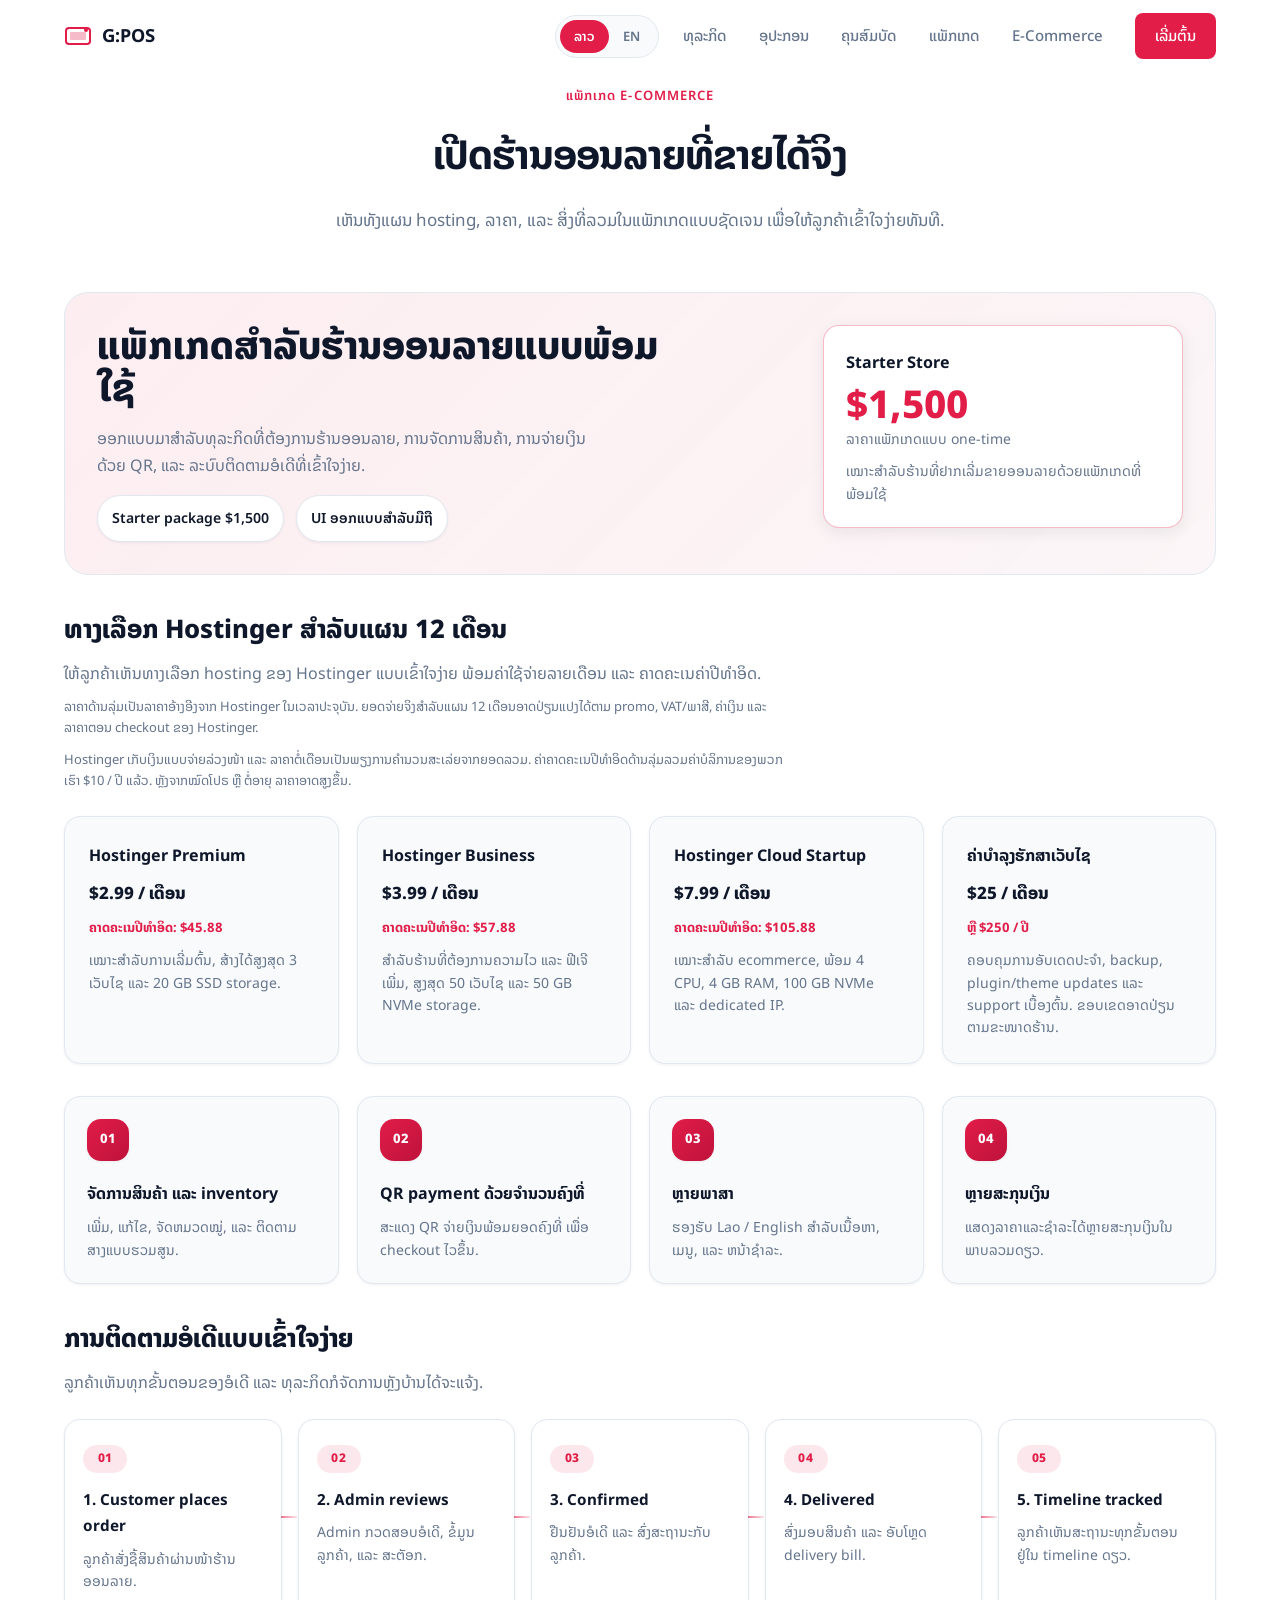
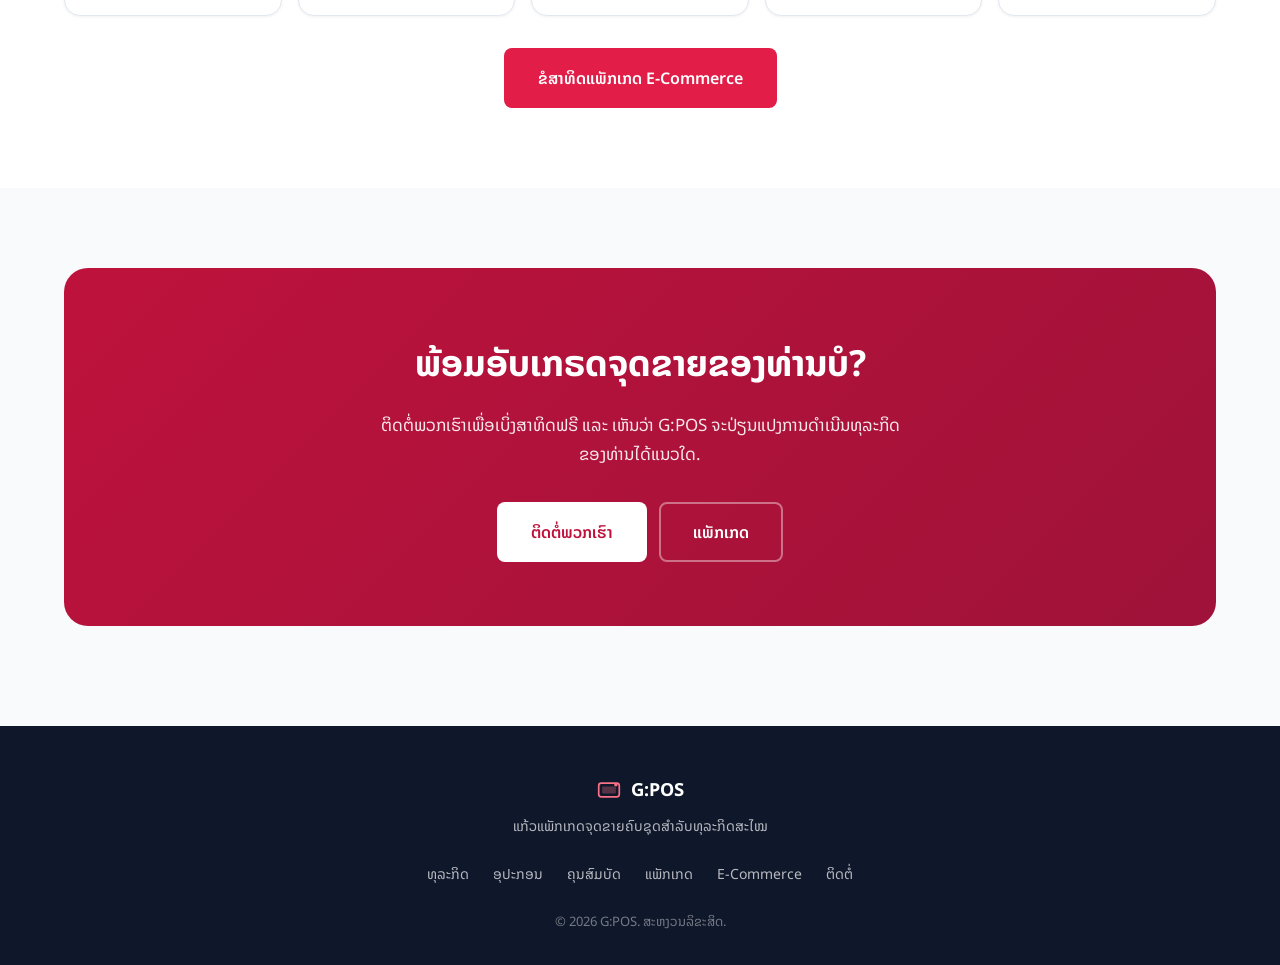
==== commit 0b1d7183: "Add service charge" ====
--- a/ecommerce.html
+++ b/ecommerce.html
@@ -100,7 +100,8 @@
                             prices based on Hostinger's current public pricing. Final 12-month checkout totals may
                             change based on promotions, VAT/tax, currency, and Hostinger checkout pricing.</p>
                         <p class="ecommerce__hosting-note" data-i18n="ecom.hosting.note2">Hostinger bills upfront. The
-                            monthly rate is an average display price, and renewal pricing may be higher after the
+                            monthly rate is an average display price. The estimated first-year totals below already
+                            include our $10/year service charge, and renewal pricing may be higher after the
                             promotional period ends.</p>
                     </div>
                     <div class="ecommerce__hosting-grid">
@@ -110,7 +111,7 @@
                             <div class="ecommerce__hosting-price" data-i18n="ecom.hosting.basic.price">$2.99 / month
                             </div>
                             <div class="ecommerce__hosting-meta" data-i18n="ecom.hosting.basic.meta">Estimated first
-                                year: $35.88</div>
+                                year: $45.88</div>
                             <p data-i18n="ecom.hosting.basic.desc">Best for getting started, with up to 3 websites and
                                 20 GB SSD storage.</p>
                         </article>
@@ -120,7 +121,7 @@
                             <div class="ecommerce__hosting-price" data-i18n="ecom.hosting.standard.price">$3.99 / month
                             </div>
                             <div class="ecommerce__hosting-meta" data-i18n="ecom.hosting.standard.meta">Estimated first
-                                year: $47.88</div>
+                                year: $57.88</div>
                             <p data-i18n="ecom.hosting.standard.desc">Best for growing stores, with up to 50 websites
                                 and 50 GB NVMe storage.</p>
                         </article>
@@ -129,7 +130,7 @@
                                 Startup</div>
                             <div class="ecommerce__hosting-price" data-i18n="ecom.hosting.pro.price">$7.99 / month</div>
                             <div class="ecommerce__hosting-meta" data-i18n="ecom.hosting.pro.meta">Estimated first year:
-                                $95.88</div>
+                                $105.88</div>
                             <p data-i18n="ecom.hosting.pro.desc">Best for ecommerce workloads, with 4 CPU cores, 4 GB
                                 RAM, 100 GB NVMe, and a dedicated IP.</p>
                         </article>
